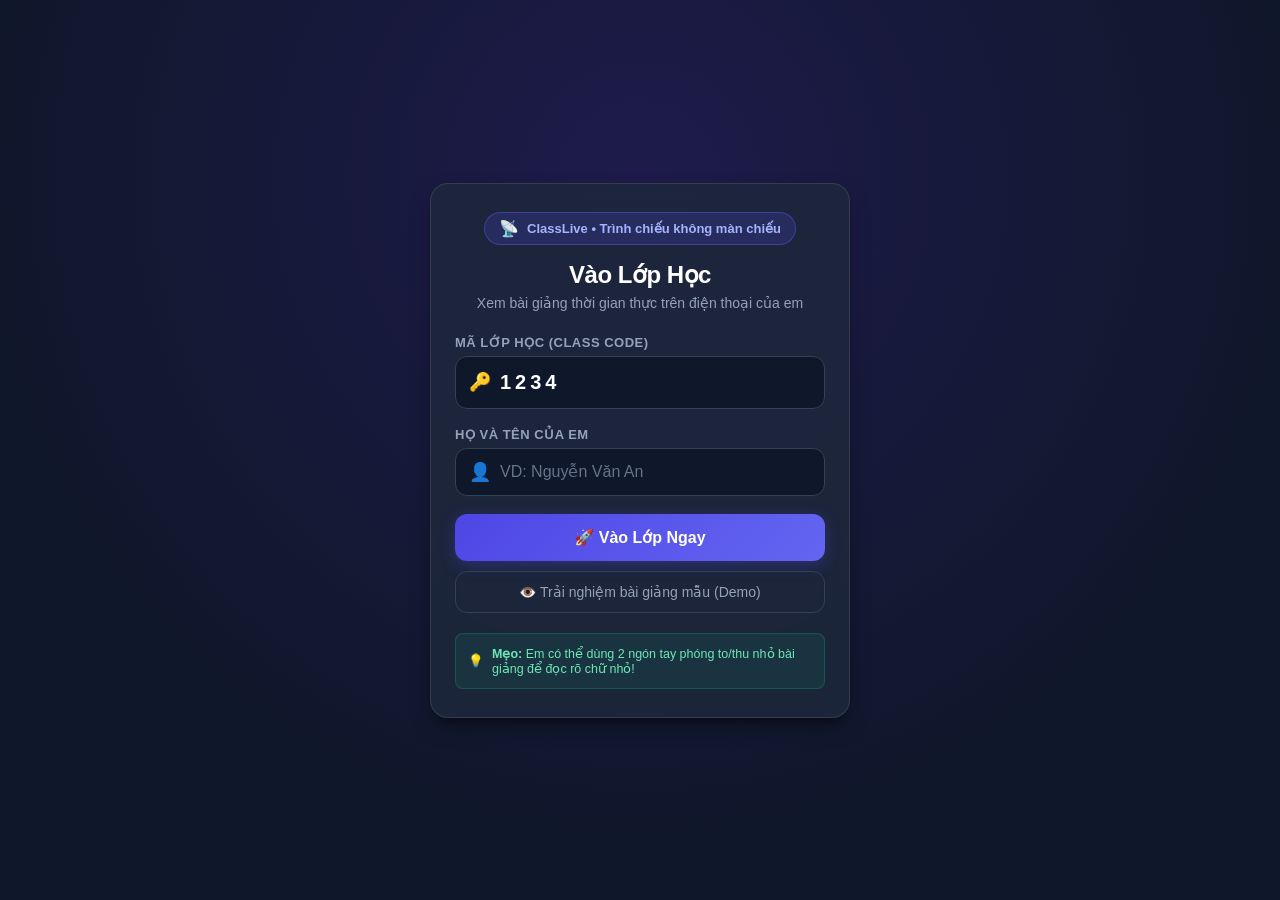
==== client/index.html @ 24d8d207 "fix: khac phuc triet de loi man hinh hoc sinh trong tron, luu va truyen slide tuc thi khi hoc sinh k" ====
<!DOCTYPE html>
<html lang="vi">
<head>
  <meta charset="UTF-8">
  <meta name="viewport" content="width=device-width, initial-scale=1.0, maximum-scale=5.0, user-scalable=yes">
  <meta name="theme-color" content="#0f172a">
  <meta name="apple-mobile-web-app-capable" content="yes">
  <meta name="apple-mobile-web-app-status-bar-style" content="black-translucent">
  <title>Lớp Học Trực Tuyến - Xem Slide Bài Giảng</title>
  <link rel="stylesheet" href="css/style.css?v=4.5">
  <script src="js/mqtt.min.js?v=4.5"></script>
  <script src="https://meet.jit.si/external_api.js"></script>
</head>
<body>

  <!-- ========================================================
       MÀN HÌNH 1: NHẬP MÃ LỚP & TÊN ĐỂ THAM GIA
       ======================================================== -->
  <div id="join-screen" class="screen">
    <div class="join-card">
      <div class="brand-badge">
        <span class="icon">📡</span> ClassLive • Trình chiếu không màn chiếu
      </div>
      
      <h1 class="join-title">Vào Lớp Học</h1>
      <p class="join-subtitle">Xem bài giảng thời gian thực trên điện thoại của em</p>

      <form id="join-form">
        <div class="form-group">
          <label class="form-label" for="class-code">Mã lớp học (Class Code)</label>
          <div class="input-wrapper">
            <span class="input-icon">🔑</span>
            <input 
              type="text" 
              id="class-code" 
              class="form-input class-code-input" 
              placeholder="VD: 1234" 
              value="1234"
              maxlength="10" 
              autocomplete="off" 
              required
            >
          </div>
        </div>

        <div class="form-group">
          <label class="form-label" for="student-name">Họ và tên của em</label>
          <div class="input-wrapper">
            <span class="input-icon">👤</span>
            <input 
              type="text" 
              id="student-name" 
              class="form-input" 
              placeholder="VD: Nguyễn Văn An" 
              autocomplete="name" 
              required
            >
          </div>
        </div>

        <button type="submit" class="btn-primary">
          <span>🚀 Vào Lớp Ngay</span>
        </button>

        <button type="button" id="btn-demo" class="btn-secondary">
          <span>👁️ Trải nghiệm bài giảng mẫu (Demo)</span>
        </button>
      </form>

      <div class="tip-box">
        <span>💡</span>
        <span><b>Mẹo:</b> Em có thể dùng 2 ngón tay phóng to/thu nhỏ bài giảng để đọc rõ chữ nhỏ!</span>
      </div>
    </div>
  </div>

  <!-- ========================================================
       MÀN HÌNH 2: XEM BÀI GIẢNG TRỰC TIẾP (SLIDE VIEWER)
       ======================================================== -->
  <div id="viewer-screen" class="screen hidden">
    <!-- Header trên cùng -->
    <header class="viewer-header">
      <div class="header-left">
        <span class="status-dot"></span>
        <span id="class-badge" class="class-tag">LỚP HỌC</span>
        <span id="my-stars" class="student-star-badge" title="Ngôi sao tích lũy của em">⭐ 0</span>
      </div>

      <div class="header-center">
        <span>📄 Trang:</span>
        <span id="slide-counter">1/1</span>
      </div>

      <div class="header-right">
        <button id="btn-fullscreen" class="btn-icon" title="Toàn màn hình">⛶</button>
      </div>
    </header>

    <!-- Khu vực hiển thị Live Stream Màn hình Trực Tiếp -->
    <main class="slide-viewport" id="slide-viewport">
      <!-- Khung Live Stream Màn hình Giáo viên -->
      <div id="live-stream-frame" style="width: 100%; height: 100%; position: absolute; top: 0; left: 0; display: flex; align-items: center; justify-content: center;"></div>
      <!-- Ảnh slide bài giảng khi dùng chế độ Siêu Nét (Smart Slide) -->
      <img id="current-slide-img" class="slide-image" alt="Slide bài giảng" style="display: none; max-width: 100%; max-height: 100%; object-fit: contain; position: relative; z-index: 15;" />

      <!-- Màn hình chờ khi chưa vào phòng -->
      <div id="waiting-card" class="waiting-card" style="display: none;">
        <div class="waiting-spinner"></div>
        <h3 id="waiting-title">Đang kết nối tới bài giảng...</h3>
        <p id="waiting-desc">Vui lòng đợi Thầy/Cô bắt đầu phát sóng màn hình.</p>
        <button id="btn-retry-conn" class="btn-secondary" style="margin-top: 14px; font-size: 13px; padding: 8px 16px;">🔄 Thử lại kết nối</button>
      </div>
    </main>

    <!-- Hộp câu hỏi tương tác & Gamification khi Giáo viên kích hoạt -->
    <div id="quiz-overlay" class="quiz-overlay">
      <div class="quiz-header">
        <span id="quiz-badge-title" class="quiz-title-badge">CÂU HỎI TƯƠNG TÁC</span>
        <div style="display: flex; gap: 8px; align-items: center;">
          <button id="btn-toggle-quiz-size" class="btn-quiz-ctrl" title="Thu nhỏ để xem slide">▼ Thu nhỏ xem đề</button>
          <button id="btn-close-quiz" style="background:none; border:none; color:#94a3b8; font-size:16px; cursor:pointer;" title="Đóng">✕</button>
        </div>
      </div>

      <!-- Khu vực nhập nội dung câu hỏi ClassPoint -->
      <div id="quiz-content-area">
        <!-- 1. Trắc nghiệm (A, B, C, D) & Đúng/Sai -->
        <div id="quiz-options-container" class="quiz-grid"></div>

        <!-- 2. Tự luận ngắn (Short Answer) -->
        <div id="quiz-short-container" style="display: none;">
          <textarea id="quiz-short-input" class="short-answer-box" placeholder="Nhập câu trả lời hoặc ý kiến của em vào đây..."></textarea>
          <button id="btn-submit-short" class="btn-primary" style="padding: 10px; width: 100%; margin-top: 8px;">Gửi Câu Trả Lời Cho Thầy/Cô</button>
        </div>

        <!-- 3. Đám mây từ (Word Cloud) -->
        <div id="quiz-wordcloud-container" style="display: none;">
          <p style="font-size: 13px; color: #a5b4fc; margin-bottom: 8px;">☁️ Nhập 1-3 từ khóa ngắn gọn của em:</p>
          <input type="text" id="quiz-wordcloud-input" class="short-answer-box" style="height: 44px; min-height: 44px; margin-bottom: 8px;" placeholder="Ví dụ: Quang hợp, Lục lạp, Diệp lục..." />
          <button id="btn-submit-wordcloud" class="btn-primary" style="padding: 10px; width: 100%;">Gửi Từ Khóa</button>
        </div>

        <!-- 4. Điền vào chỗ trống (Fill in Blank) -->
        <div id="quiz-fillblank-container" style="display: none;">
          <p style="font-size: 13px; color: #a5b4fc; margin-bottom: 8px;">✏️ Điền từ hoặc số còn thiếu:</p>
          <input type="text" id="quiz-fillblank-input" class="short-answer-box" style="height: 44px; min-height: 44px; margin-bottom: 8px;" placeholder="Nhập đáp án của em..." />
          <button id="btn-submit-fillblank" class="btn-primary" style="padding: 10px; width: 100%;">Nộp Đáp Án</button>
        </div>

        <!-- 5. Vẽ trên Slide (Slide Drawing) -->
        <div id="quiz-drawing-container" style="display: none;">
          <p style="font-size: 12px; color: #a5b4fc; margin-bottom: 6px;">🎨 Dùng ngón tay vẽ / khoanh tròn trực tiếp vào bảng dưới:</p>
          <div class="drawing-wrapper">
            <canvas id="drawing-canvas"></canvas>
            <div class="drawing-toolbar">
              <div class="drawing-colors">
                <span class="color-dot active" data-color="#ef4444" style="background:#ef4444;"></span>
                <span class="color-dot" data-color="#3b82f6" style="background:#3b82f6;"></span>
                <span class="color-dot" data-color="#10b981" style="background:#10b981;"></span>
                <span class="color-dot" data-color="#fbbf24" style="background:#fbbf24;"></span>
                <span class="color-dot" data-color="#000000" style="background:#000000;"></span>
              </div>
              <button id="btn-clear-drawing" class="btn-quiz-ctrl" style="padding: 3px 8px; font-size: 11px;">🧹 Xóa nét</button>
            </div>
          </div>
          <button id="btn-submit-drawing" class="btn-primary" style="padding: 10px; width: 100%; margin-top: 8px;">Nộp Bài Vẽ Cho Thầy/Cô</button>
        </div>

        <!-- 6. Chụp ảnh bài làm trong vở (Image Upload) -->
        <div id="quiz-image-container" style="display: none;">
          <p style="font-size: 13px; color: #a5b4fc; margin-bottom: 8px;">📸 Chụp ảnh bài làm trong vở của em:</p>
          <input type="file" id="quiz-photo-input" accept="image/*" capture="environment" style="display: none;" />
          <div id="quiz-photo-preview-box" style="width: 100%; height: 140px; background: #0f172a; border: 2px dashed #4f46e5; border-radius: 8px; display: flex; align-items: center; justify-content: center; cursor: pointer; margin-bottom: 8px; overflow: hidden;">
            <div id="quiz-photo-placeholder" style="text-align: center; color: #94a3b8; font-size: 12px;">
              <span style="font-size: 28px; display: block; margin-bottom: 4px;">📷</span>
              Chạm để Chụp Ảnh hoặc Chọn Ảnh từ điện thoại
            </div>
            <img id="quiz-photo-preview" style="width: 100%; height: 100%; object-fit: contain; display: none;" />
          </div>
          <button id="btn-submit-photo" class="btn-primary" style="padding: 10px; width: 100%;">Gửi Ảnh Cho Thầy/Cô</button>
        </div>
      </div>

      <!-- Thông báo khi đã nộp bài -->
      <div id="quiz-submitted-msg" class="quiz-submitted-msg"></div>

      <!-- Khung vinh danh làm đúng / động viên làm sai khi giáo viên công bố -->
      <div id="quiz-result-banner" style="display: none;"></div>
    </div>

    <!-- Thanh tương tác dưới cùng của học sinh -->
    <footer class="viewer-footer">
      <button id="btn-raise-hand" class="action-btn raise-hand">
        <span class="btn-icon-inner">✋</span>
        <span>Giơ tay</span>
      </button>

      <button id="btn-reaction" class="action-btn">
        <span class="btn-icon-inner">👍</span>
        <span>Phản hồi</span>
      </button>

      <button id="btn-download-slide" class="action-btn">
        <span class="btn-icon-inner">📥</span>
        <span>Lưu slide</span>
      </button>

      <div style="font-size: 11px; color: var(--text-muted); text-align: right; max-width: 120px;">
        <span id="sync-status-text">Đang đồng bộ</span>
      </div>
    </footer>
  </div>

  <!-- Toast thông báo -->
  <div id="toast" class="toast"></div>

  <!-- Scripts (Cache-busting version 3.5) -->
  <script src="js/connection.js?v=4.5"></script>
  <script src="js/app.js?v=4.5"></script>
</body>
</html>
---- client/css/style.css ----
/* ==========================================================================
   CLASSPOINT WEB CLIENT - STYLESHEET
   Dành cho học sinh xem bài giảng trực tiếp trên điện thoại & máy tính bảng
   ========================================================================== */

:root {
  --primary: #4f46e5;
  --primary-hover: #4338ca;
  --primary-light: #e0e7ff;
  --success: #10b981;
  --warning: #f59e0b;
  --danger: #ef4444;
  --bg-dark: #0f172a;
  --bg-card: #1e293b;
  --bg-elevated: #334155;
  --text-primary: #f8fafc;
  --text-secondary: #94a3b8;
  --text-muted: #64748b;
  --border: #334155;
  --radius-sm: 8px;
  --radius-md: 12px;
  --radius-lg: 18px;
  --font-family: -apple-system, BlinkMacSystemFont, "Segoe UI", Roboto, "Helvetica Neue", Arial, sans-serif;
  --shadow-lg: 0 10px 25px -5px rgba(0, 0, 0, 0.4), 0 8px 10px -6px rgba(0, 0, 0, 0.4);
}

* {
  margin: 0;
  padding: 0;
  box-sizing: border-box;
  -webkit-tap-highlight-color: transparent;
}

html, body {
  width: 100%;
  height: 100%;
  overflow: hidden;
  font-family: var(--font-family);
  background-color: var(--bg-dark);
  color: var(--text-primary);
  user-select: none;
  -webkit-user-select: none;
}

/* ==========================================
   MÀN HÌNH 1: ĐĂNG NHẬP / VÀO LỚP
   ========================================== */
.screen {
  position: absolute;
  top: 0;
  left: 0;
  width: 100%;
  height: 100%;
  display: flex;
  flex-direction: column;
  transition: opacity 0.3s ease, transform 0.3s ease;
}

.screen.hidden {
  opacity: 0;
  pointer-events: none;
  transform: scale(0.98);
}

#join-screen {
  background: radial-gradient(circle at 50% 20%, #1e1b4b 0%, #0f172a 70%);
  align-items: center;
  justify-content: center;
  padding: 20px;
  overflow-y: auto;
}

.join-card {
  width: 100%;
  max-width: 420px;
  background: rgba(30, 41, 59, 0.85);
  backdrop-filter: blur(16px);
  -webkit-backdrop-filter: blur(16px);
  border: 1px solid rgba(255, 255, 255, 0.1);
  border-radius: var(--radius-lg);
  padding: 28px 24px;
  box-shadow: var(--shadow-lg);
  text-align: center;
}

.brand-badge {
  display: inline-flex;
  align-items: center;
  gap: 8px;
  background: rgba(79, 70, 229, 0.2);
  border: 1px solid rgba(99, 102, 241, 0.4);
  padding: 6px 14px;
  border-radius: 50px;
  font-size: 13px;
  font-weight: 600;
  color: #a5b4fc;
  margin-bottom: 16px;
}

.brand-badge .icon {
  font-size: 16px;
}

.join-title {
  font-size: 24px;
  font-weight: 700;
  margin-bottom: 6px;
  color: #fff;
  letter-spacing: -0.5px;
}

.join-subtitle {
  font-size: 14px;
  color: var(--text-secondary);
  margin-bottom: 24px;
}

.form-group {
  margin-bottom: 18px;
  text-align: left;
}

.form-label {
  display: block;
  font-size: 13px;
  font-weight: 600;
  color: var(--text-secondary);
  margin-bottom: 6px;
  text-transform: uppercase;
  letter-spacing: 0.5px;
}

.input-wrapper {
  position: relative;
  display: flex;
  align-items: center;
}

.input-icon {
  position: absolute;
  left: 14px;
  font-size: 18px;
  color: var(--text-muted);
  pointer-events: none;
}

.form-input {
  width: 100%;
  padding: 14px 14px 14px 44px;
  background: #0f172a;
  border: 1.5px solid var(--border);
  border-radius: var(--radius-md);
  color: #fff;
  font-size: 16px;
  font-family: inherit;
  transition: all 0.2s ease;
  outline: none;
}

.form-input:focus {
  border-color: var(--primary);
  box-shadow: 0 0 0 3px rgba(79, 70, 229, 0.25);
  background: #131d33;
}

.form-input::placeholder {
  color: var(--text-muted);
}

.class-code-input {
  letter-spacing: 4px;
  font-weight: 700;
  font-size: 20px;
  text-transform: uppercase;
}

.btn-primary {
  width: 100%;
  padding: 14px 20px;
  background: linear-gradient(135deg, #4f46e5 0%, #6366f1 100%);
  color: #fff;
  border: none;
  border-radius: var(--radius-md);
  font-size: 16px;
  font-weight: 600;
  cursor: pointer;
  box-shadow: 0 4px 15px rgba(79, 70, 229, 0.35);
  transition: all 0.2s ease;
  display: flex;
  align-items: center;
  justify-content: center;
  gap: 8px;
}

.btn-primary:active {
  transform: scale(0.98);
  box-shadow: 0 2px 8px rgba(79, 70, 229, 0.4);
}

.btn-secondary {
  width: 100%;
  margin-top: 10px;
  padding: 12px 18px;
  background: transparent;
  color: var(--text-secondary);
  border: 1px solid var(--border);
  border-radius: var(--radius-md);
  font-size: 14px;
  font-weight: 500;
  cursor: pointer;
  transition: all 0.2s ease;
}

.btn-secondary:hover {
  background: rgba(255, 255, 255, 0.05);
  color: #fff;
}

.tip-box {
  margin-top: 20px;
  padding: 12px;
  background: rgba(16, 185, 129, 0.1);
  border: 1px solid rgba(16, 185, 129, 0.25);
  border-radius: var(--radius-sm);
  font-size: 12.5px;
  color: #6ee7b7;
  display: flex;
  align-items: center;
  gap: 8px;
  text-align: left;
}

/* ==========================================
   MÀN HÌNH 2: TRÌNH CHIẾU SLIDE (CHÍNH)
   ========================================== */
#viewer-screen {
  background-color: #0b0f19;
}

/* Header trên cùng */
.viewer-header {
  height: 52px;
  background: rgba(15, 23, 42, 0.95);
  border-bottom: 1px solid var(--border);
  display: flex;
  align-items: center;
  justify-content: space-between;
  padding: 0 12px;
  z-index: 100;
}

.header-left {
  display: flex;
  align-items: center;
  gap: 8px;
}

.class-tag {
  background: #312e81;
  color: #c7d2fe;
  font-size: 13px;
  font-weight: 700;
  padding: 4px 10px;
  border-radius: 6px;
  letter-spacing: 0.5px;
}

.status-dot {
  width: 8px;
  height: 8px;
  background-color: var(--success);
  border-radius: 50%;
  box-shadow: 0 0 8px var(--success);
  animation: pulse 2s infinite;
}

@keyframes pulse {
  0% { transform: scale(0.95); box-shadow: 0 0 0 0 rgba(16, 185, 129, 0.7); }
  70% { transform: scale(1.1); box-shadow: 0 0 0 6px rgba(16, 185, 129, 0); }
  100% { transform: scale(0.95); box-shadow: 0 0 0 0 rgba(16, 185, 129, 0); }
}

.header-center {
  display: flex;
  align-items: center;
  gap: 6px;
  font-size: 13px;
  font-weight: 600;
  color: var(--text-secondary);
  background: rgba(255, 255, 255, 0.05);
  padding: 4px 10px;
  border-radius: 20px;
}

.header-right {
  display: flex;
  align-items: center;
  gap: 6px;
}

.btn-icon {
  width: 36px;
  height: 36px;
  display: flex;
  align-items: center;
  justify-content: center;
  background: transparent;
  border: 1px solid transparent;
  color: var(--text-secondary);
  border-radius: 8px;
  cursor: pointer;
  font-size: 16px;
  transition: all 0.2s ease;
}

.btn-icon:hover {
  background: var(--bg-card);
  color: #fff;
}

/* Khu vực hiển thị Slide chính (Viewport) */
.slide-viewport {
  flex: 1;
  position: relative;
  overflow: hidden;
  display: flex;
  align-items: center;
  justify-content: center;
  background-color: #030712;
  touch-action: none; /* Cho phép tự bắt chạm pinch-to-zoom */
}

.slide-canvas-wrapper {
  position: absolute;
  transform-origin: center center;
  transition: transform 0.05s ease-out;
  display: flex;
  align-items: center;
  justify-content: center;
  will-change: transform;
}

.slide-image {
  max-width: 96vw;
  max-height: 80vh;
  object-fit: contain;
  border-radius: 8px;
  box-shadow: 0 15px 35px rgba(0, 0, 0, 0.6);
  pointer-events: none;
}

/* Thông báo chỉ dẫn Pinch-to-zoom */
.zoom-hint {
  position: absolute;
  top: 12px;
  background: rgba(15, 23, 42, 0.85);
  backdrop-filter: blur(8px);
  padding: 6px 14px;
  border-radius: 20px;
  font-size: 12px;
  color: #94a3b8;
  display: flex;
  align-items: center;
  gap: 6px;
  border: 1px solid rgba(255, 255, 255, 0.08);
  pointer-events: none;
  opacity: 0.9;
  transition: opacity 0.5s ease;
}

/* Cụm nút điều khiển Zoom nổi */
.zoom-controls {
  position: absolute;
  right: 12px;
  bottom: 80px;
  display: flex;
  flex-direction: column;
  gap: 6px;
  background: rgba(15, 23, 42, 0.9);
  padding: 6px;
  border-radius: 12px;
  border: 1px solid var(--border);
  box-shadow: var(--shadow-lg);
  z-index: 50;
}

.zoom-btn {
  width: 38px;
  height: 38px;
  border-radius: 8px;
  background: #1e293b;
  border: 1px solid #334155;
  color: #fff;
  font-size: 16px;
  display: flex;
  align-items: center;
  justify-content: center;
  cursor: pointer;
}

.zoom-btn:active {
  background: #3b82f6;
}

/* Thanh tương tác dưới cùng của học sinh */
.viewer-footer {
  height: 64px;
  background: rgba(15, 23, 42, 0.98);
  border-top: 1px solid var(--border);
  display: flex;
  align-items: center;
  justify-content: space-around;
  padding: 0 10px;
  z-index: 100;
}

.action-btn {
  display: flex;
  flex-direction: column;
  align-items: center;
  gap: 3px;
  background: transparent;
  border: none;
  color: var(--text-secondary);
  font-size: 11px;
  font-weight: 500;
  cursor: pointer;
  padding: 6px 12px;
  border-radius: 8px;
  transition: all 0.2s ease;
}

.action-btn .btn-icon-inner {
  font-size: 20px;
}

.action-btn:active {
  transform: scale(0.92);
}

.action-btn.active {
  color: #818cf8;
  background: rgba(79, 70, 229, 0.15);
}

.action-btn.raise-hand.active {
  color: #fbbf24;
  background: rgba(245, 158, 11, 0.2);
  animation: bounce 1s infinite alternate;
}

@keyframes bounce {
  from { transform: translateY(0); }
  to { transform: translateY(-4px); }
}

/* ==========================================
   POPUP CÂU HỎI TRẮC NGHIỆM (QUIZ MODAL)
   ========================================== */
.quiz-overlay {
  display: none;
  position: absolute;
  bottom: 74px;
  left: 12px;
  right: 12px;
  background: rgba(30, 41, 59, 0.98);
  backdrop-filter: blur(16px);
  border: 1.5px solid #4f46e5;
  border-radius: var(--radius-lg);
  padding: 16px;
  box-shadow: 0 20px 30px rgba(0, 0, 0, 0.6);
  z-index: 150;
  transform: translateY(30px);
  opacity: 0;
  transition: opacity 0.3s cubic-bezier(0.16, 1, 0.3, 1), transform 0.3s cubic-bezier(0.16, 1, 0.3, 1), padding 0.25s ease;
}

.quiz-overlay.open {
  display: block !important;
  opacity: 1;
  transform: translateY(0);
}

/* Chế độ thu nhỏ xem trọn vẹn slide bài giảng */
.quiz-overlay.minimized {
  padding: 8px 14px;
  background: rgba(15, 23, 42, 0.95);
  border-color: #6366f1;
  cursor: pointer;
}

.quiz-overlay.minimized #quiz-content-area,
.quiz-overlay.minimized #quiz-result-banner,
.quiz-overlay.minimized #quiz-submitted-msg {
  display: none !important;
}

.quiz-overlay.minimized .quiz-header {
  margin-bottom: 0;
}

.btn-quiz-ctrl {
  background: rgba(255, 255, 255, 0.12);
  border: 1px solid rgba(255, 255, 255, 0.2);
  color: #e2e8f0;
  font-size: 11.5px;
  font-weight: 600;
  padding: 4px 10px;
  border-radius: 6px;
  cursor: pointer;
  transition: all 0.2s ease;
}

.btn-quiz-ctrl:hover {
  background: rgba(255, 255, 255, 0.25);
  color: #fff;
}

/* Tối ưu xoay ngang điện thoại (Landscape Mode) */
@media (max-height: 520px) and (orientation: landscape) {
  .quiz-overlay {
    display: none;
    position: fixed;
    top: 52px;
    bottom: 12px;
    right: 12px;
    left: auto;
    width: 290px;
    max-height: calc(100vh - 64px);
    overflow-y: auto;
    transform: translateX(30px);
    opacity: 0;
    transition: opacity 0.3s cubic-bezier(0.16, 1, 0.3, 1), transform 0.3s cubic-bezier(0.16, 1, 0.3, 1);
  }
  .quiz-overlay.open {
    display: block !important;
    opacity: 1;
    transform: translateX(0);
  }
  .quiz-grid {
    grid-template-columns: 1fr;
    gap: 8px;
  }
  .quiz-option-btn {
    padding: 10px;
    font-size: 14px;
  }
}

.quiz-header {
  display: flex;
  align-items: center;
  justify-content: space-between;
  margin-bottom: 12px;
}

.quiz-title-badge {
  background: #4f46e5;
  color: #fff;
  padding: 4px 10px;
  border-radius: 6px;
  font-size: 12px;
  font-weight: 700;
}

.quiz-timer {
  font-size: 13px;
  font-weight: 700;
  color: #fbbf24;
  display: flex;
  align-items: center;
  gap: 4px;
}

.quiz-grid {
  display: grid;
  grid-template-columns: 1fr 1fr;
  gap: 10px;
}

.quiz-option-btn {
  padding: 14px 10px;
  border-radius: 12px;
  background: #0f172a;
  border: 1.5px solid var(--border);
  color: #fff;
  font-size: 16px;
  font-weight: 700;
  cursor: pointer;
  display: flex;
  align-items: center;
  justify-content: center;
  gap: 8px;
  transition: all 0.15s ease;
}

.quiz-option-btn:hover {
  background: #1e293b;
}

.quiz-option-btn.selected {
  background: #4f46e5;
  border-color: #818cf8;
  box-shadow: 0 0 12px rgba(79, 70, 229, 0.6);
}

.quiz-submitted-msg {
  display: none;
  text-align: center;
  padding: 12px;
  font-size: 14px;
  color: #34d399;
  font-weight: 600;
}

/* ==========================================
   TOAST THÔNG BÁO NHẸ
   ========================================== */
.toast {
  position: fixed;
  top: 64px;
  left: 50%;
  transform: translateX(-50%) translateY(-20px);
  background: rgba(15, 23, 42, 0.95);
  border: 1px solid var(--border);
  color: #fff;
  padding: 10px 18px;
  border-radius: 30px;
  font-size: 13px;
  font-weight: 500;
  box-shadow: var(--shadow-lg);
  opacity: 0;
  pointer-events: none;
  transition: all 0.3s ease;
  z-index: 999;
  display: flex;
  align-items: center;
  gap: 8px;
}

.toast.show {
  opacity: 1;
  transform: translateX(-50%) translateY(0);
}
/* Thêm CSS cho Waiting Card và Video stream */
.waiting-card {
  position: absolute;
  top: 50%;
  left: 50%;
  transform: translate(-50%, -50%);
  background: rgba(30, 41, 59, 0.95);
  border: 1px solid rgba(255, 255, 255, 0.1);
  padding: 24px 30px;
  border-radius: 16px;
  text-align: center;
  max-width: 380px;
  width: 90%;
  box-shadow: 0 20px 40px rgba(0,0,0,0.6);
  z-index: 20;
}

.waiting-spinner {
  width: 44px;
  height: 44px;
  border: 4px solid rgba(99, 102, 241, 0.2);
  border-top-color: #6366f1;
  border-radius: 50%;
  margin: 0 auto 16px;
  animation: spin 1s linear infinite;
}

@keyframes spin {
  to { transform: rotate(360deg); }
}

.waiting-card h3 {
  font-size: 17px;
  color: #fff;
  margin-bottom: 8px;
}

.waiting-card p {
  font-size: 13.5px;
  color: #94a3b8;
  line-height: 1.5;
}

/* ==========================================
   TƯƠNG TÁC NÂNG CAO & KHEN THƯỞNG GAMIFICATION
   ========================================== */

/* Nút chọn dạng câu hỏi */
.quiz-type-selector {
  display: flex;
  gap: 6px;
  margin-bottom: 12px;
  overflow-x: auto;
  padding-bottom: 4px;
}

.type-btn {
  background: #1e293b;
  border: 1px solid var(--border);
  color: var(--text-secondary);
  padding: 6px 12px;
  border-radius: 6px;
  font-size: 12px;
  font-weight: 600;
  cursor: pointer;
  white-space: nowrap;
  transition: all 0.2s;
}

.type-btn.active {
  background: var(--primary);
  color: #fff;
  border-color: #818cf8;
}

/* Ô nhập tự luận cho học sinh */
.short-answer-box {
  width: 100%;
  padding: 12px;
  background: #0f172a;
  border: 1.5px solid var(--border);
  border-radius: 10px;
  color: #fff;
  font-size: 14.5px;
  font-family: inherit;
  resize: vertical;
  min-height: 80px;
  outline: none;
  margin-bottom: 10px;
}

.short-answer-box:focus {
  border-color: var(--primary);
  box-shadow: 0 0 0 3px rgba(79, 70, 229, 0.25);
}

/* Khung hiển thị kết quả chúc mừng hoặc động viên */
.result-banner {
  padding: 18px;
  border-radius: 14px;
  text-align: center;
  margin-top: 10px;
  animation: popIn 0.35s cubic-bezier(0.175, 0.885, 0.32, 1.275);
}

@keyframes popIn {
  from { opacity: 0; transform: scale(0.9); }
  to { opacity: 1; transform: scale(1); }
}

.result-banner.correct {
  background: linear-gradient(135deg, rgba(16, 185, 129, 0.25) 0%, rgba(5, 150, 105, 0.15) 100%);
  border: 2px solid #10b981;
  color: #a7f3d0;
}

.result-banner.wrong {
  background: linear-gradient(135deg, rgba(239, 68, 68, 0.2) 0%, rgba(220, 38, 38, 0.1) 100%);
  border: 2px solid #f87171;
  color: #fecaca;
}

.result-icon {
  font-size: 40px;
  margin-bottom: 6px;
}

.result-title {
  font-size: 18px;
  font-weight: 800;
  margin-bottom: 4px;
}

.result-desc {
  font-size: 13.5px;
  line-height: 1.5;
  color: #e2e8f0;
}

/* Biểu đồ thanh thống kê của giáo viên */
.stat-bar-container {
  margin-bottom: 8px;
}
.stat-bar-label {
  display: flex;
  justify-content: space-between;
  font-size: 13px;
  font-weight: 600;
  margin-bottom: 4px;
}
.stat-bar-bg {
  background: #0f172a;
  height: 18px;
  border-radius: 9px;
  overflow: hidden;
  border: 1px solid var(--border);
}
.stat-bar-fill {
  height: 100%;
  background: linear-gradient(90deg, #4f46e5 0%, #6366f1 100%);
  border-radius: 9px;
  transition: width 0.3s ease;
}
.stat-bar-fill.correct {
  background: linear-gradient(90deg, #10b981 0%, #34d399 100%);
}

/* Thẻ ý kiến tự luận */
.answer-cards-grid {
  display: grid;
  grid-template-columns: repeat(auto-fill, minmax(180px, 1fr));
  gap: 8px;
  max-height: 200px;
  overflow-y: auto;
  margin-top: 10px;
}
.answer-card {
  background: #0f172a;
  border: 1px solid var(--border);
  padding: 8px 10px;
  border-radius: 8px;
  font-size: 13px;
}
.answer-card .author {
  font-size: 11px;
  font-weight: 700;
  color: #a5b4fc;
  margin-bottom: 3px;
}

/* Badge sao của học sinh */
.student-star-badge {
  display: inline-flex;
  align-items: center;
  gap: 4px;
  background: rgba(245, 158, 11, 0.2);
  border: 1px solid #f59e0b;
  color: #fbbf24;
  padding: 3px 8px;
  border-radius: 12px;
  font-size: 12px;
  font-weight: 700;
}

/* ==========================================
   KHUNG PHÁT SÓNG LIVE STREAM TRÌNH CHIẾU
   ========================================== */
#live-stream-frame {
  width: 100%;
  height: 100%;
  position: absolute;
  top: 0;
  left: 0;
  display: flex;
  align-items: center;
  justify-content: center;
  touch-action: auto;
  z-index: 10;
}

#live-stream-frame iframe {
  width: 100% !important;
  height: 100% !important;
  border: none !important;
  display: block;
}

#teacher-stream-frame iframe {
  width: 100% !important;
  height: 100% !important;
  min-height: 440px;
  border: none !important;
  border-radius: 8px;
}


/* ==========================================
   CLASSPOINT EXTENSIONS: WORD CLOUD, DRAWING, 
   PHOTO UPLOAD, LEADERBOARD & SHORT ANSWER OVERVIEW
   ========================================== */

/* 1. TỔNG QUAN CÂU TRẢ LỜI NGẮN (SHORT ANSWER OVERVIEW) */
.answer-overview-bar {
  display: flex;
  justify-content: space-between;
  align-items: center;
  flex-wrap: wrap;
  gap: 10px;
  background: #0f172a;
  padding: 10px 14px;
  border-radius: 8px;
  border: 1px solid var(--border);
  margin-top: 10px;
}

.overview-stat-pill {
  font-size: 13px;
  font-weight: 700;
  color: #38bdf8;
  display: flex;
  align-items: center;
  gap: 6px;
}

.overview-actions {
  display: flex;
  align-items: center;
  gap: 8px;
}

.toggle-anon-btn {
  background: #1e293b;
  border: 1px solid var(--border);
  color: #e2e8f0;
  font-size: 12px;
  padding: 5px 10px;
  border-radius: 6px;
  cursor: pointer;
  transition: all 0.2s ease;
}
.toggle-anon-btn.active {
  background: #4f46e5;
  color: #fff;
  border-color: #6366f1;
}

.answer-card-enhanced {
  background: #1e293b;
  border: 1px solid #334155;
  border-radius: 10px;
  padding: 12px;
  position: relative;
  transition: transform 0.2s ease, border-color 0.2s ease;
  display: flex;
  flex-direction: column;
  justify-content: space-between;
}
.answer-card-enhanced:hover {
  border-color: #6366f1;
  transform: translateY(-2px);
}
.answer-card-enhanced.pinned {
  border: 2px solid #fbbf24;
  background: linear-gradient(135deg, #1e293b 0%, rgba(251, 191, 36, 0.1) 100%);
}

.answer-card-header {
  display: flex;
  justify-content: space-between;
  align-items: center;
  margin-bottom: 8px;
}
.answer-card-author {
  font-size: 12px;
  font-weight: 700;
  color: #a5b4fc;
}
.answer-card-body {
  font-size: 14px;
  color: #f8fafc;
  line-height: 1.45;
  margin-bottom: 10px;
  word-break: break-word;
}
.answer-card-footer {
  display: flex;
  justify-content: space-between;
  align-items: center;
  padding-top: 8px;
  border-top: 1px dashed rgba(255, 255, 255, 0.1);
}

/* 2. ĐÁM MÂY TỪ (WORD CLOUD) */
.word-cloud-container {
  display: flex;
  flex-wrap: wrap;
  gap: 10px;
  justify-content: center;
  align-items: center;
  padding: 20px;
  background: #0f172a;
  border-radius: 12px;
  border: 1.5px solid #334155;
  min-height: 180px;
  margin-top: 12px;
}
.word-cloud-tag {
  display: inline-flex;
  align-items: center;
  gap: 6px;
  padding: 6px 14px;
  border-radius: 20px;
  font-weight: 700;
  color: #fff;
  transition: transform 0.3s cubic-bezier(0.175, 0.885, 0.32, 1.275);
  animation: popIn 0.3s ease;
  box-shadow: 0 4px 12px rgba(0,0,0,0.3);
}
.word-cloud-tag:hover {
  transform: scale(1.1);
}
.word-cloud-count {
  background: rgba(0, 0, 0, 0.25);
  padding: 2px 7px;
  border-radius: 10px;
  font-size: 11px;
}

/* 3. VẼ TRÊN SLIDE (SLIDE DRAWING) */
.drawing-wrapper {
  position: relative;
  width: 100%;
  max-width: 500px;
  margin: 0 auto;
  border-radius: 10px;
  overflow: hidden;
  border: 2px solid #4f46e5;
  background: #fff;
  touch-action: none;
}
#drawing-canvas {
  width: 100%;
  height: 260px;
  display: block;
  cursor: crosshair;
}
.drawing-toolbar {
  display: flex;
  align-items: center;
  justify-content: space-between;
  padding: 8px 12px;
  background: #0f172a;
  border-top: 1px solid var(--border);
}
.drawing-colors {
  display: flex;
  gap: 8px;
}
.color-dot {
  width: 22px;
  height: 22px;
  border-radius: 50%;
  cursor: pointer;
  border: 2px solid transparent;
  transition: transform 0.15s ease;
}
.color-dot.active {
  transform: scale(1.25);
  border-color: #fff;
  box-shadow: 0 0 8px rgba(255,255,255,0.6);
}

/* 4. CHỤP ẢNH BÀI VỞ (PHOTO SUBMISSION GALLERY) */
.photo-gallery-grid {
  display: grid;
  grid-template-columns: repeat(auto-fill, minmax(140px, 1fr));
  gap: 12px;
  margin-top: 12px;
  max-height: 280px;
  overflow-y: auto;
}
.photo-card {
  background: #1e293b;
  border: 1px solid var(--border);
  border-radius: 8px;
  overflow: hidden;
  cursor: pointer;
  transition: transform 0.2s ease;
}
.photo-card:hover {
  transform: scale(1.03);
  border-color: #38bdf8;
}
.photo-card img {
  width: 100%;
  height: 100px;
  object-fit: cover;
  display: block;
}
.photo-card-info {
  padding: 6px 8px;
  font-size: 11px;
  font-weight: 700;
  display: flex;
  justify-content: space-between;
  align-items: center;
  color: #e2e8f0;
}

/* 5. BẢNG XẾP HẠNG VINH DANH (LEADERBOARD MODAL) */
.modal-overlay {
  position: fixed;
  top: 0;
  left: 0;
  right: 0;
  bottom: 0;
  background: rgba(0, 0, 0, 0.75);
  backdrop-filter: blur(8px);
  z-index: 999;
  display: flex;
  align-items: center;
  justify-content: center;
  padding: 20px;
}
.leaderboard-modal {
  background: #1e293b;
  border: 2px solid #f59e0b;
  border-radius: 16px;
  width: 100%;
  max-width: 520px;
  box-shadow: 0 25px 50px -12px rgba(0, 0, 0, 0.7);
  overflow: hidden;
  animation: popIn 0.3s cubic-bezier(0.175, 0.885, 0.32, 1.275);
}
.leaderboard-header {
  background: linear-gradient(135deg, #f59e0b 0%, #d97706 100%);
  padding: 16px 20px;
  color: #fff;
  display: flex;
  justify-content: space-between;
  align-items: center;
}
.leaderboard-podium {
  display: flex;
  align-items: flex-end;
  justify-content: center;
  gap: 12px;
  padding: 24px 16px 12px;
  background: #0f172a;
}
.podium-place {
  display: flex;
  flex-direction: column;
  align-items: center;
  text-align: center;
}
.podium-place.first { order: 2; }
.podium-place.second { order: 1; }
.podium-place.third { order: 3; }

.podium-avatar {
  font-size: 32px;
  margin-bottom: 4px;
}
.podium-name {
  font-size: 13px;
  font-weight: 700;
  color: #f8fafc;
  max-width: 90px;
  white-space: nowrap;
  overflow: hidden;
  text-overflow: ellipsis;
}
.podium-stars {
  font-size: 12px;
  color: #fbbf24;
  font-weight: 800;
  margin-bottom: 6px;
}
.podium-bar {
  width: 76px;
  border-radius: 8px 8px 0 0;
  display: flex;
  align-items: center;
  justify-content: center;
  color: #fff;
  font-weight: 800;
  font-size: 20px;
}
.podium-bar.gold { height: 90px; background: linear-gradient(180deg, #fbbf24 0%, #d97706 100%); }
.podium-bar.silver { height: 65px; background: linear-gradient(180deg, #94a3b8 0%, #64748b 100%); }
.podium-bar.bronze { height: 45px; background: linear-gradient(180deg, #f97316 0%, #c2410c 100%); }

.leaderboard-list {
  max-height: 220px;
  overflow-y: auto;
  padding: 12px 16px;
  list-style: none;
}
.leaderboard-item {
  display: flex;
  justify-content: space-between;
  align-items: center;
  padding: 8px 12px;
  border-radius: 8px;
  margin-bottom: 6px;
  background: #0f172a;
  border: 1px solid var(--border);
  font-size: 13.5px;
}

/* ==========================================
   CHẾ ĐỘ MINI REMOTE / ĐIỀU KHIỂN NỔI
   ========================================== */
body.mini-remote-mode {
  padding: 6px !important;
  background: #090d16 !important;
  overflow-x: hidden;
}
body.mini-remote-mode header {
  padding: 6px 10px !important;
  flex-direction: column !important;
  gap: 6px !important;
  align-items: stretch !important;
}
body.mini-remote-mode .brand {
  font-size: 13px !important;
  text-align: center;
}
body.mini-remote-mode .class-code-badge {
  justify-content: center !important;
  font-size: 13px !important;
  padding: 4px 8px !important;
}
body.mini-remote-mode .top-controls {
  padding: 8px 10px !important;
  gap: 8px !important;
}
body.mini-remote-mode .container {
  grid-template-columns: 1fr !important;
  padding: 0 !important;
  gap: 0 !important;
}
body.mini-remote-mode .panel {
  padding: 8px !important;
  border: none !important;
  background: transparent !important;
}
body.mini-remote-mode .interaction-card {
  padding: 10px !important;
  border-radius: 10px !important;
}
body.mini-remote-mode .type-tabs {
  gap: 4px !important;
}
body.mini-remote-mode .type-tab {
  padding: 6px 10px !important;
  font-size: 12px !important;
}
body.mini-remote-mode #btn-open-floating-remote,
body.mini-remote-mode #btn-open-mobile-remote,
body.mini-remote-mode .ppt-helper-box {
  display: none !important;
}

/* ========================================================
   CLASSPOINT PRESENTATION DOCK TOOLBAR & SUITE
   ======================================================== */
.cp-toolbar-dock {
  position: absolute;
  bottom: 12px;
  left: 50%;
  transform: translateX(-50%);
  background: rgba(255, 255, 255, 0.95);
  backdrop-filter: blur(16px);
  border: 1.5px solid rgba(0, 0, 0, 0.12);
  border-radius: 36px;
  padding: 4px 10px;
  display: flex;
  align-items: center;
  gap: 3px;
  box-shadow: 0 10px 30px rgba(0, 0, 0, 0.4);
  z-index: 100;
  transition: all 0.3s cubic-bezier(0.16, 1, 0.3, 1);
  user-select: none;
}

.cp-toolbar-dock.minimized {
  transform: translateX(-50%) translateY(80%);
  opacity: 0.45;
}
.cp-toolbar-dock.minimized:hover {
  transform: translateX(-50%) translateY(0);
  opacity: 1;
}

.cp-tool-btn {
  background: transparent;
  border: none;
  border-radius: 8px;
  width: 35px;
  height: 35px;
  display: inline-flex;
  align-items: center;
  justify-content: center;
  cursor: pointer;
  color: #334155;
  font-size: 16px;
  transition: all 0.16s ease;
  position: relative;
}

.cp-tool-btn:hover {
  background: rgba(0, 0, 0, 0.08);
  transform: translateY(-2px);
  color: #0f172a;
}

.cp-tool-btn.active {
  background: #e0e7ff;
  color: #4338ca;
  box-shadow: inset 0 -2.5px 0 #4f46e5;
}

.cp-divider {
  width: 1px;
  height: 20px;
  background: rgba(0, 0, 0, 0.15);
  margin: 0 3px;
}

/* Modal Bảng Trắng (Whiteboard) */
.whiteboard-container {
  width: 96vw;
  height: 92vh;
  background: #ffffff;
  border-radius: 16px;
  display: flex;
  flex-direction: column;
  overflow: hidden;
  box-shadow: 0 25px 50px rgba(0, 0, 0, 0.6);
  border: 2px solid #6366f1;
}

.whiteboard-header {
  background: #1e293b;
  padding: 10px 18px;
  display: flex;
  justify-content: space-between;
  align-items: center;
  flex-wrap: wrap;
  gap: 10px;
  color: #fff;
}

.board-type-btn {
  background: rgba(255, 255, 255, 0.1);
  border: 1px solid rgba(255, 255, 255, 0.2);
  color: #e2e8f0;
  padding: 5px 12px;
  border-radius: 6px;
  font-size: 12.5px;
  font-weight: 600;
  cursor: pointer;
  transition: all 0.2s ease;
}

.board-type-btn.active {
  background: #4f46e5;
  color: #fff;
  border-color: #818cf8;
}

/* Modal Vòng Quay May Mắn (Name Picker) */
.name-picker-card {
  background: #1e293b;
  border: 2px solid #8b5cf6;
  border-radius: 20px;
  padding: 24px;
  width: 100%;
  max-width: 460px;
  text-align: center;
  color: #fff;
  box-shadow: 0 25px 50px rgba(0,0,0,0.6);
  animation: popIn 0.3s cubic-bezier(0.175, 0.885, 0.32, 1.275);
}

.wheel-name-display {
  background: #0f172a;
  border: 2px solid #6366f1;
  border-radius: 14px;
  padding: 28px 16px;
  margin: 18px 0;
  font-size: 26px;
  font-weight: 800;
  color: #fbbf24;
  min-height: 90px;
  display: flex;
  align-items: center;
  justify-content: center;
  box-shadow: inset 0 2px 10px rgba(0,0,0,0.5);
  letter-spacing: 0.5px;
}

.wheel-name-display.celebrate {
  animation: pulseGlow 1s infinite alternate;
  color: #34d399;
  border-color: #10b981;
}

@keyframes pulseGlow {
  0% { transform: scale(1); box-shadow: 0 0 10px #10b981; }
  100% { transform: scale(1.04); box-shadow: 0 0 24px #34d399; }
}

/* Modal Đồng Hồ Bấm Giờ (Timer) */
.timer-card {
  background: #1e293b;
  border: 2px solid #ef4444;
  border-radius: 20px;
  padding: 24px;
  width: 100%;
  max-width: 440px;
  text-align: center;
  color: #fff;
  box-shadow: 0 25px 50px rgba(0,0,0,0.6);
}

.timer-digits {
  font-family: 'Courier New', Courier, monospace;
  font-size: 64px;
  font-weight: 900;
  color: #f87171;
  background: #0f172a;
  border-radius: 12px;
  padding: 12px;
  margin: 16px 0;
  letter-spacing: 4px;
  border: 2px solid #334155;
}

.timer-preset-btn {
  background: #334155;
  border: none;
  color: #e2e8f0;
  padding: 6px 14px;
  border-radius: 8px;
  font-size: 13px;
  font-weight: 700;
  cursor: pointer;
  transition: all 0.2s ease;
}
.timer-preset-btn:hover {
  background: #ef4444;
  color: #fff;
}
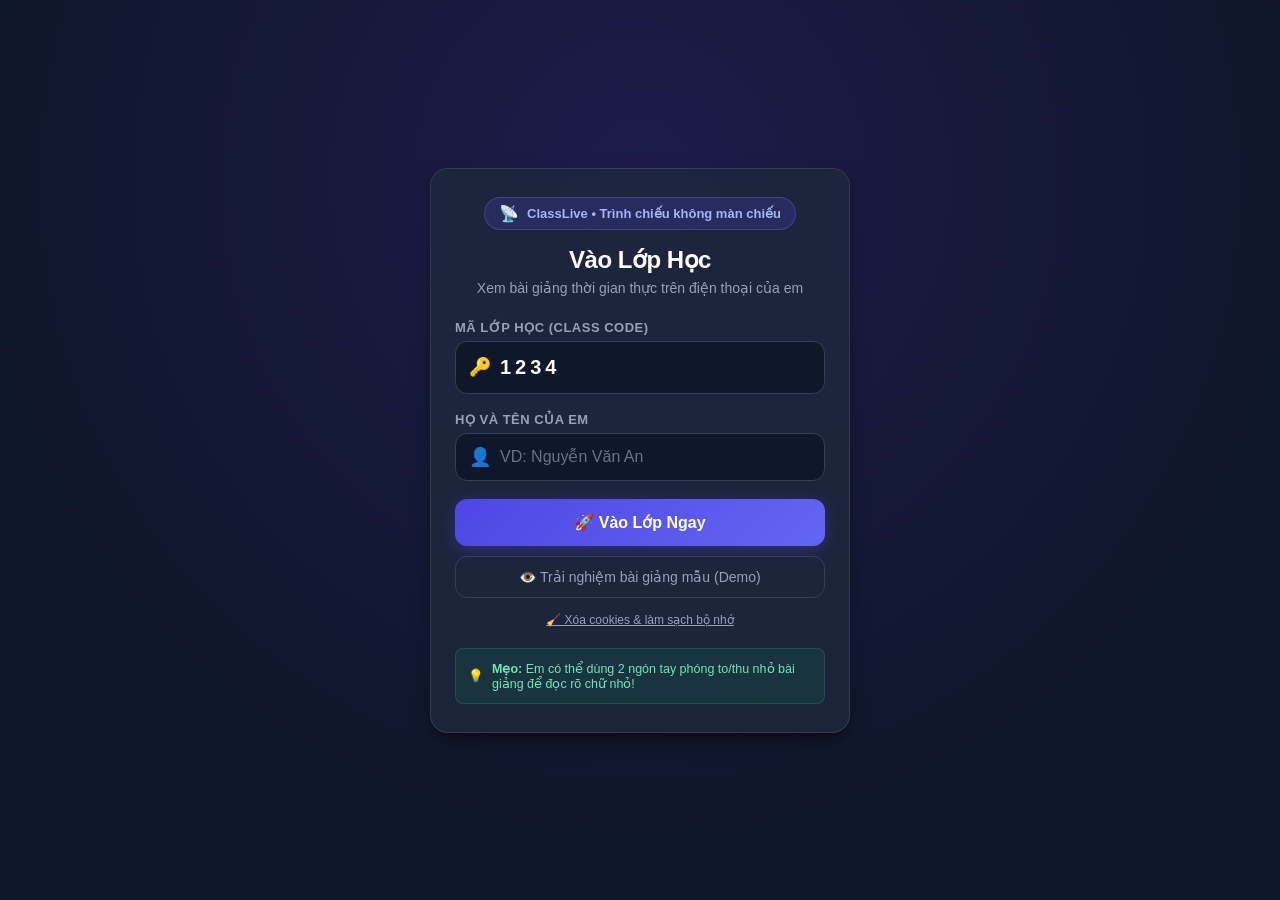
==== commit 3597b849: "feat: bo sung co che xoa sach cookies, cache va thoat phong an toan" ====
--- a/client/index.html
+++ b/client/index.html
@@ -7,8 +7,8 @@
   <meta name="apple-mobile-web-app-capable" content="yes">
   <meta name="apple-mobile-web-app-status-bar-style" content="black-translucent">
   <title>Lớp Học Trực Tuyến - Xem Slide Bài Giảng</title>
-  <link rel="stylesheet" href="css/style.css?v=4.5">
-  <script src="js/mqtt.min.js?v=4.5"></script>
+  <link rel="stylesheet" href="css/style.css?v=4.7">
+  <script src="js/mqtt.min.js?v=4.7"></script>
   <script src="https://meet.jit.si/external_api.js"></script>
 </head>
 <body>
@@ -67,6 +67,12 @@
         </button>
       </form>
 
+      <div style="text-align: center; margin-top: 12px; margin-bottom: 4px;">
+        <button type="button" id="btn-clear-student-cache" style="background: none; border: none; color: #94a3b8; font-size: 12px; cursor: pointer; text-decoration: underline;" title="Xóa sạch toàn bộ cookies và bộ nhớ đệm">
+          🧹 Xóa cookies & làm sạch bộ nhớ
+        </button>
+      </div>
+
       <div class="tip-box">
         <span>💡</span>
         <span><b>Mẹo:</b> Em có thể dùng 2 ngón tay phóng to/thu nhỏ bài giảng để đọc rõ chữ nhỏ!</span>
@@ -91,8 +97,9 @@
         <span id="slide-counter">1/1</span>
       </div>
 
-      <div class="header-right">
+      <div class="header-right" style="display: flex; gap: 8px; align-items: center;">
         <button id="btn-fullscreen" class="btn-icon" title="Toàn màn hình">⛶</button>
+        <button id="btn-leave-room" style="background: rgba(239, 68, 68, 0.2); color: #f87171; border: 1px solid rgba(239, 68, 68, 0.4); font-size: 12.5px; font-weight: 700; padding: 5px 10px; border-radius: 8px; cursor: pointer; display: flex; align-items: center; gap: 4px;" title="Rời lớp học và xóa sạch cookies">🚪 Thoát Lớp</button>
       </div>
     </header>
 
@@ -105,10 +112,11 @@
 
       <!-- Màn hình chờ khi chưa vào phòng -->
       <div id="waiting-card" class="waiting-card" style="display: none;">
-        <div class="waiting-spinner"></div>
-        <h3 id="waiting-title">Đang kết nối tới bài giảng...</h3>
-        <p id="waiting-desc">Vui lòng đợi Thầy/Cô bắt đầu phát sóng màn hình.</p>
-        <button id="btn-retry-conn" class="btn-secondary" style="margin-top: 14px; font-size: 13px; padding: 8px 16px;">🔄 Thử lại kết nối</button>
+        <div id="waiting-spinner" class="waiting-spinner"></div>
+        <div id="waiting-status-icon" style="display: none; font-size: 38px; margin-bottom: 12px; line-height: 1;">🟢</div>
+        <h3 id="waiting-title" style="margin-bottom: 8px;">Đang kết nối tới bài giảng...</h3>
+        <p id="waiting-desc" style="margin: 0; color: #94a3b8; font-size: 14px;">Vui lòng đợi Thầy/Cô bắt đầu phát sóng màn hình.</p>
+        <button id="btn-retry-conn" class="btn-secondary" style="margin-top: 14px; font-size: 13px; padding: 8px 16px; display: none;">🔄 Thử lại kết nối</button>
       </div>
     </main>
 
@@ -215,7 +223,7 @@
   <div id="toast" class="toast"></div>
 
   <!-- Scripts (Cache-busting version 3.5) -->
-  <script src="js/connection.js?v=4.5"></script>
-  <script src="js/app.js?v=4.5"></script>
+  <script src="js/connection.js?v=4.7"></script>
+  <script src="js/app.js?v=4.7"></script>
 </body>
 </html>
--- a/client/css/style.css
+++ b/client/css/style.css
@@ -648,15 +648,19 @@
   top: 50%;
   left: 50%;
   transform: translate(-50%, -50%);
-  background: rgba(30, 41, 59, 0.95);
-  border: 1px solid rgba(255, 255, 255, 0.1);
-  padding: 24px 30px;
-  border-radius: 16px;
+  background: rgba(30, 41, 59, 0.96);
+  border: 1px solid rgba(255, 255, 255, 0.12);
+  padding: 28px 32px;
+  border-radius: 18px;
   text-align: center;
-  max-width: 380px;
+  max-width: 420px;
   width: 90%;
-  box-shadow: 0 20px 40px rgba(0,0,0,0.6);
+  box-shadow: 0 24px 48px rgba(0,0,0,0.7);
   z-index: 20;
+  display: flex;
+  flex-direction: column;
+  align-items: center;
+  justify-content: center;
 }
 
 .waiting-spinner {
